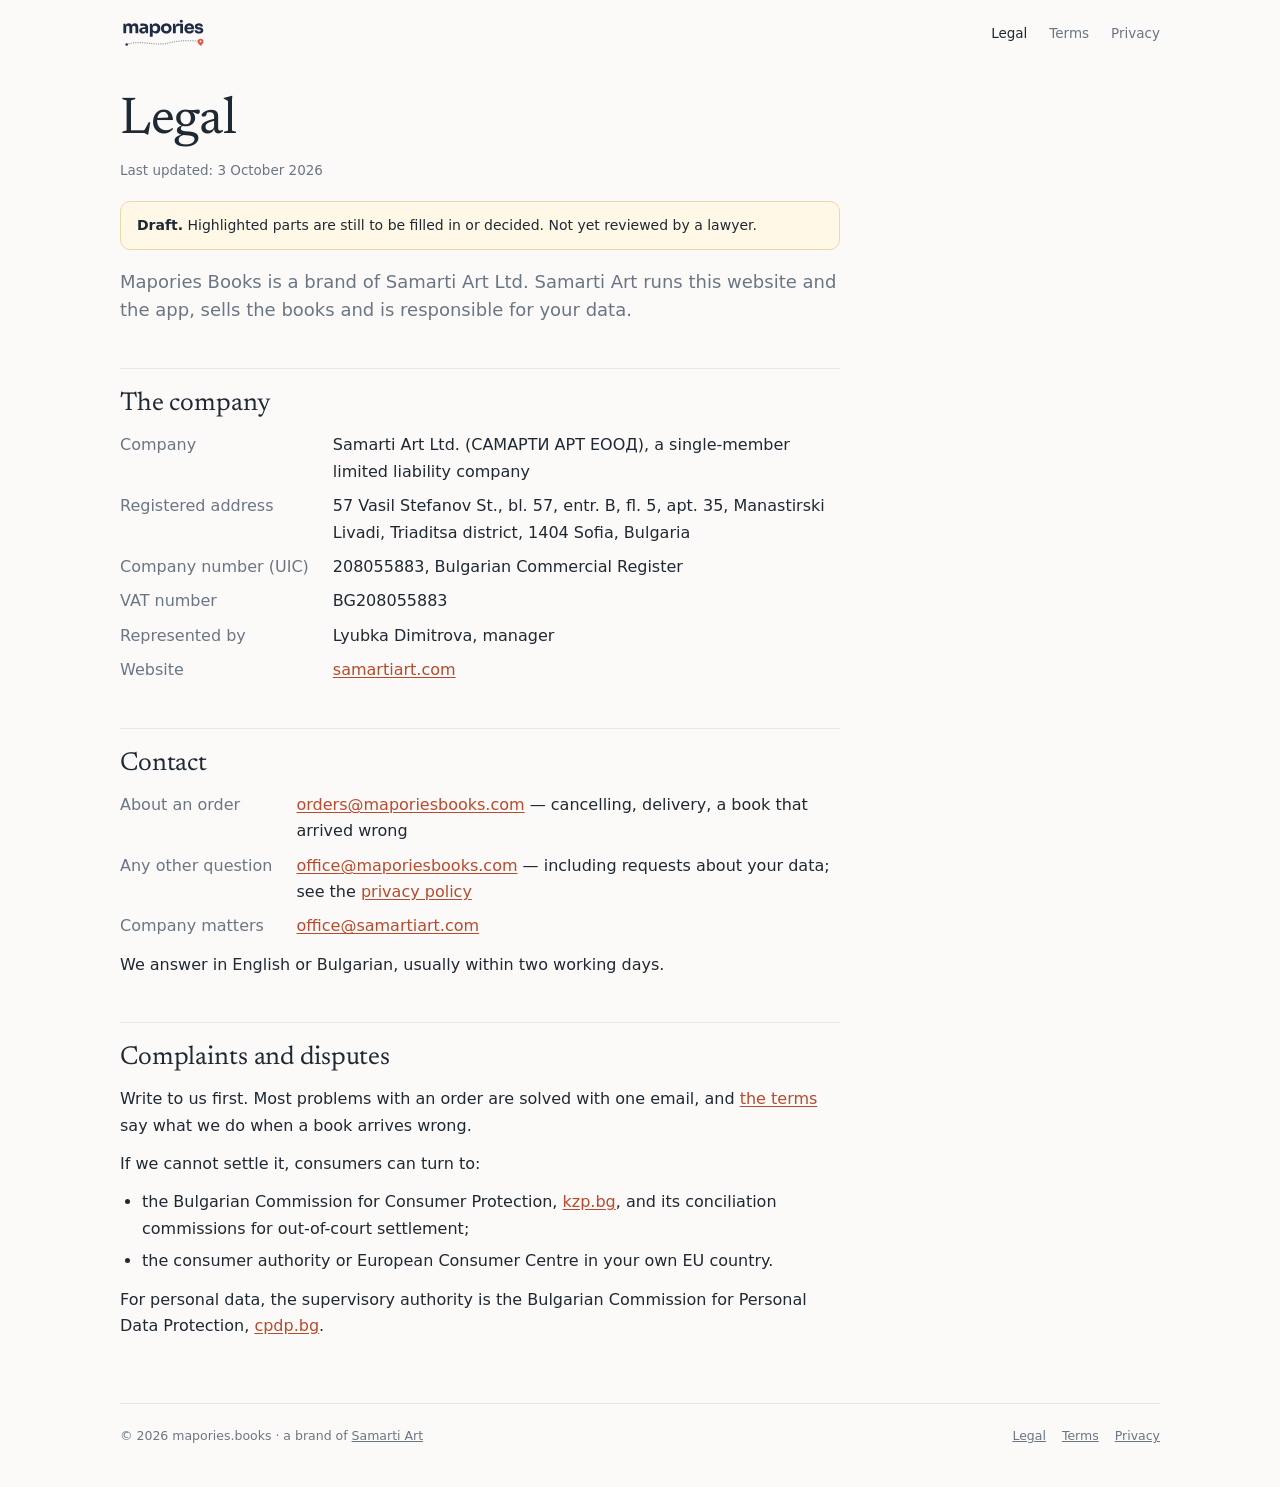
==== legal.html @ bbda4fcc "Legal, Terms and Privacy pages; footer links (n-dimitrov/mapories-photobook#557) Three pages in the " ====
<!doctype html>
<html lang="en">
<head>
<meta charset="utf-8">
<meta name="viewport" content="width=device-width, initial-scale=1, viewport-fit=cover">
<meta name="robots" content="noindex">
<link rel="icon" href="assets/favicon.svg" type="image/svg+xml">
<title>Legal — mapories.books</title>
<meta name="description" content="Who runs Mapories Books: the company, its registration and how to reach it.">
<link rel="stylesheet" href="legal.css">
</head>
<body>
<div class="wrap">
  <header class="bar">
    <a href="/" aria-label="mapories.books"><img src="assets/wordmark.svg" alt="mapories.books" width="103" height="36"></a>
    <nav>
      <a href="/legal" aria-current="page">Legal</a>
      <a href="/terms">Terms</a>
      <a href="/privacy">Privacy</a>
    </nav>
  </header>

  <main>
    <h1>Legal</h1>
    <p class="updated">Last updated: 3 October 2026</p>
    <p class="draft"><b>Draft.</b> Highlighted parts are still to be filled in or decided. Not yet reviewed by a lawyer.</p>

    <p class="lede">Mapories Books is a brand of Samarti Art Ltd. Samarti Art runs this website and the app, sells the books and is responsible for your data.</p>

    <h2>The company</h2>
    <dl class="facts">
      <dt>Company</dt>
      <dd>Samarti Art Ltd. (САМАРТИ АРТ ЕООД), a single-member limited liability company</dd>
      <dt>Registered address</dt>
      <dd>57 Vasil Stefanov St., bl. 57, entr. B, fl. 5, apt. 35, Manastirski Livadi, Triaditsa district, 1404 Sofia, Bulgaria</dd>
      <dt>Company number (UIC)</dt>
      <dd>208055883, Bulgarian Commercial Register</dd>
      <dt>VAT number</dt>
      <dd>BG208055883</dd>
      <dt>Represented by</dt>
      <dd>Lyubka Dimitrova, manager</dd>
      <dt>Website</dt>
      <dd><a href="https://samartiart.com">samartiart.com</a></dd>
    </dl>

    <h2>Contact</h2>
    <dl class="facts">
      <dt>About an order</dt>
      <dd><a href="mailto:orders@maporiesbooks.com">orders@maporiesbooks.com</a> — cancelling, delivery, a book that arrived wrong</dd>
      <dt>Any other question</dt>
      <dd><a href="mailto:office@maporiesbooks.com">office@maporiesbooks.com</a> — including requests about your data; see the <a href="/privacy#rights">privacy policy</a></dd>
      <dt>Company matters</dt>
      <dd><a href="mailto:office@samartiart.com">office@samartiart.com</a></dd>
    </dl>
    <p>We answer in English or Bulgarian, usually within two working days.</p>

    <h2>Complaints and disputes</h2>
    <p>Write to us first. Most problems with an order are solved with one email, and <a href="/terms#problems">the terms</a> say what we do when a book arrives wrong.</p>
    <p>If we cannot settle it, consumers can turn to:</p>
    <ul>
      <li>the Bulgarian Commission for Consumer Protection, <a href="https://kzp.bg" rel="noopener">kzp.bg</a>, and its conciliation commissions for out-of-court settlement;</li>
      <li>the consumer authority or European Consumer Centre in your own EU country.</li>
    </ul>
    <p>For personal data, the supervisory authority is the Bulgarian Commission for Personal Data Protection, <a href="https://cpdp.bg" rel="noopener">cpdp.bg</a>.</p>
  </main>

  <footer>
    <span>© 2026 mapories.books · a brand of <a href="https://samartiart.com">Samarti Art</a></span>
    <nav><a href="/legal">Legal</a><a href="/terms">Terms</a><a href="/privacy">Privacy</a></nav>
  </footer>
</div>
</body>
</html>
---- legal.css ----
/* Legal, Terms, Privacy: one reading column in the landing's tokens. */
@font-face{font-family:Newsreader; src:url("fonts/newsreader.ttf") format("truetype"); font-weight:400; font-display:swap}
@font-face{font-family:Newsreader; src:url("fonts/newsreader_light.ttf") format("truetype"); font-weight:300; font-display:swap}
:root{
  --bg:#fbfaf8; --card:#ffffff; --ink:#1f2933; --mut:#6b7684; --line:#e4e7eb;
  --navy:#1f2a44; --terra:#b84a2e; --note:#fff8e6; --noteline:#ead9a8;
  --wm-filter:none;
}
@media (prefers-color-scheme: dark){
  :root:not([data-theme="light"]){
    --bg:#141a27; --card:#1b2233; --ink:#eef1f6; --mut:#9aa5b8; --line:#2b3446;
    --navy:#c9d3ec; --terra:#e07a5a; --note:#2a2616; --noteline:#4a4020;
    --wm-filter:brightness(0) invert(1);
  }
}
:root[data-theme="dark"]{
  --bg:#141a27; --card:#1b2233; --ink:#eef1f6; --mut:#9aa5b8; --line:#2b3446;
  --navy:#c9d3ec; --terra:#e07a5a; --note:#2a2616; --noteline:#4a4020;
  --wm-filter:brightness(0) invert(1);
}
*{box-sizing:border-box}
html,body{margin:0}
body{background:var(--bg); color:var(--ink); font:16px/1.65 system-ui,-apple-system,"Segoe UI",Roboto,sans-serif;
  -webkit-font-smoothing:antialiased}
a{color:inherit}
:focus-visible{outline:2px solid var(--terra); outline-offset:2px}
.wrap{max-width:1120px; margin:0 auto; padding-inline:clamp(16px,4vw,40px)}
.bar{display:flex; align-items:center; justify-content:space-between; gap:16px; padding-block:18px; flex-wrap:wrap}
.bar img{height:30px; width:auto; display:block; filter:var(--wm-filter)}
.bar nav{display:flex; gap:22px; font-size:13.5px; color:var(--mut)}
.bar nav a{text-decoration:none}
.bar nav a:hover, .bar nav a[aria-current]{color:var(--ink)}

main{max-width:720px; padding-block:28px 64px}
h1,h2{font-family:Newsreader,Georgia,"Times New Roman",serif; font-weight:400; letter-spacing:-.005em; text-wrap:balance; margin:0}
h1{font-size:clamp(34px,5vw,52px); line-height:1.06}
h2{font-size:26px; line-height:1.2; margin-top:44px; padding-top:20px; border-top:1px solid var(--line)}
h3{font-size:16px; font-weight:600; margin:24px 0 0}
p, ul, ol, dl, table{margin:12px 0 0}
ul, ol{padding-left:22px}
li + li{margin-top:6px}
.updated{color:var(--mut); font-size:13.5px; margin-top:10px}
.lede{font-size:18px; line-height:1.55; color:var(--mut); margin-top:18px}
main a{color:var(--terra); text-underline-offset:2px}

dl.facts{display:grid; grid-template-columns:max-content 1fr; gap:8px 24px}
dl.facts dt{color:var(--mut)}
dl.facts dd{margin:0}
@media (max-width:520px){
  dl.facts{grid-template-columns:1fr; gap:2px}
  dl.facts dd{margin-bottom:10px}
}

.tablewrap{overflow-x:auto; margin-top:12px}
table{border-collapse:collapse; width:100%; font-size:14.5px; margin:0}
th, td{text-align:left; vertical-align:top; padding:10px 12px 10px 0; border-bottom:1px solid var(--line)}
th{font-weight:600; font-size:12.5px; color:var(--mut); white-space:nowrap}
td:first-child{white-space:nowrap; font-weight:600}

/* still to decide or fill in before this goes live */
.draft{background:var(--note); border:1px solid var(--noteline); border-radius:10px; padding:12px 16px; font-size:14px; margin-top:20px}
mark.todo{background:var(--note); color:inherit; border:1px dashed var(--noteline); border-radius:4px; padding:0 4px}

footer{padding-block:22px 40px; border-top:1px solid var(--line); display:flex; justify-content:space-between; gap:16px;
  flex-wrap:wrap; font-size:12.5px; color:var(--mut)}
footer nav{display:flex; gap:16px}
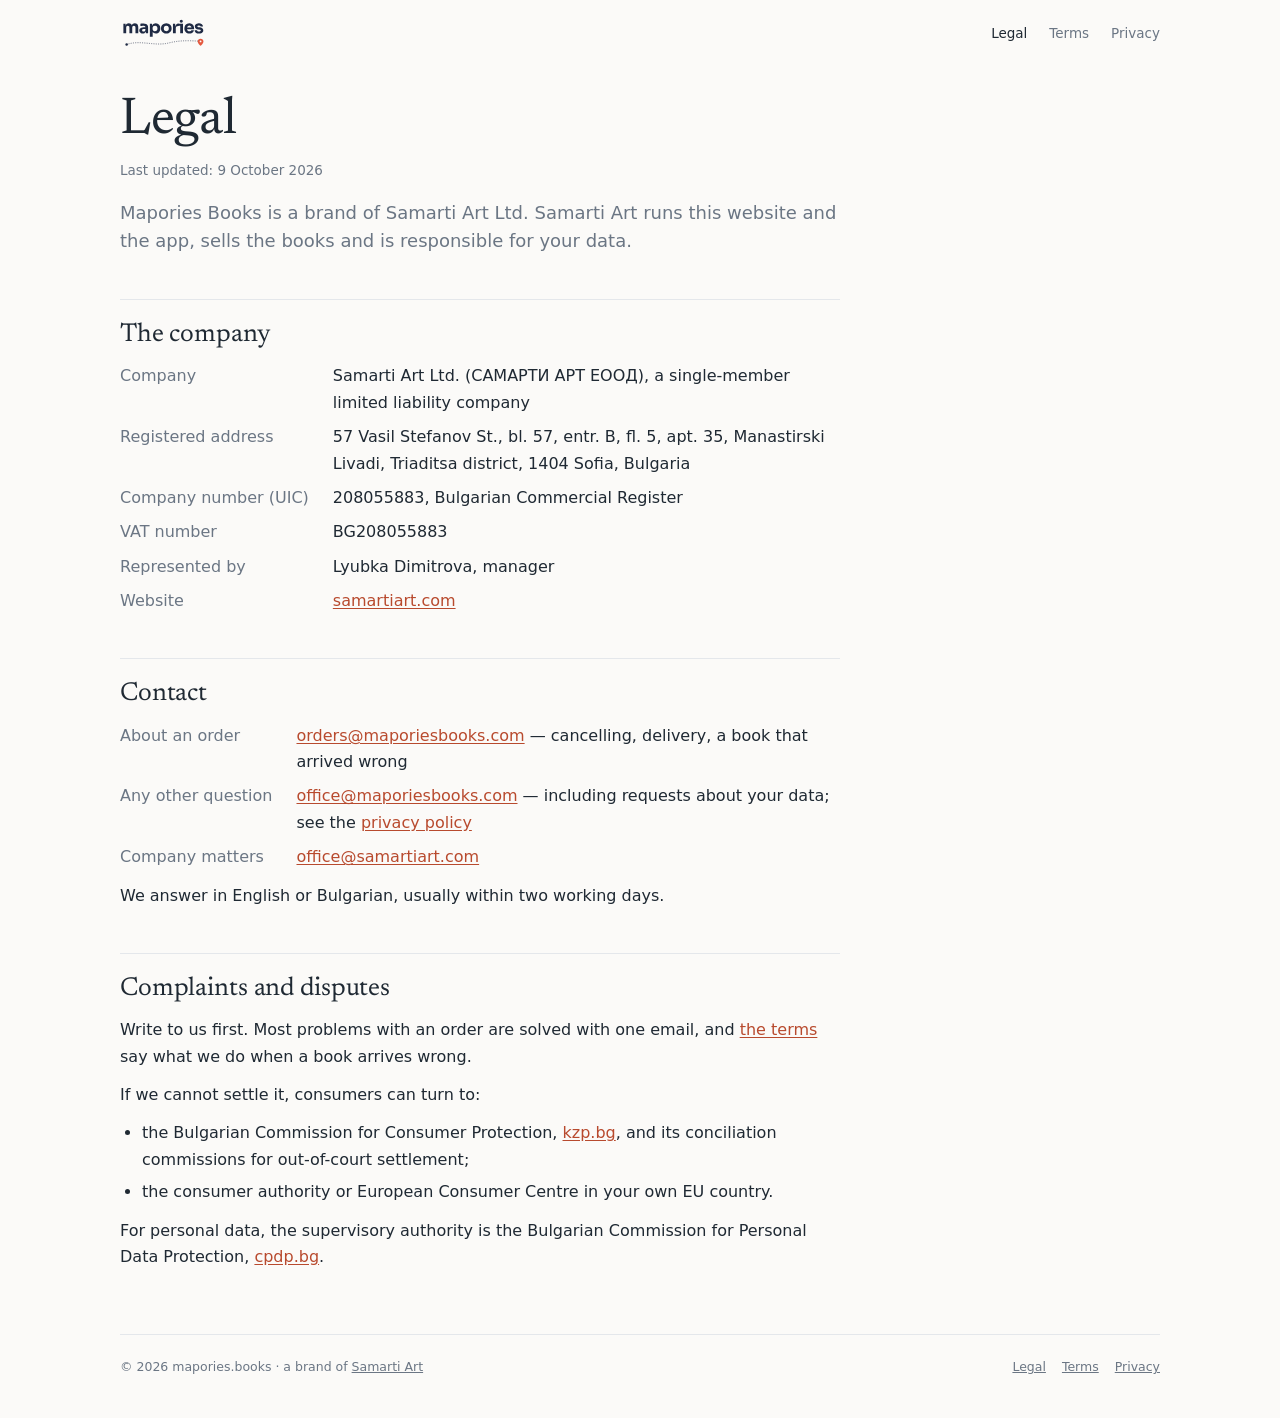
==== commit e83cf80e: "Legal pages: resolve the three privacy items, drop the draft banners AI providers under no-training " ====
--- a/legal.html
+++ b/legal.html
@@ -22,8 +22,7 @@
 
   <main>
     <h1>Legal</h1>
-    <p class="updated">Last updated: 3 October 2026</p>
-    <p class="draft"><b>Draft.</b> Highlighted parts are still to be filled in or decided. Not yet reviewed by a lawyer.</p>
+    <p class="updated">Last updated: 9 October 2026</p>
 
     <p class="lede">Mapories Books is a brand of Samarti Art Ltd. Samarti Art runs this website and the app, sells the books and is responsible for your data.</p>
 
